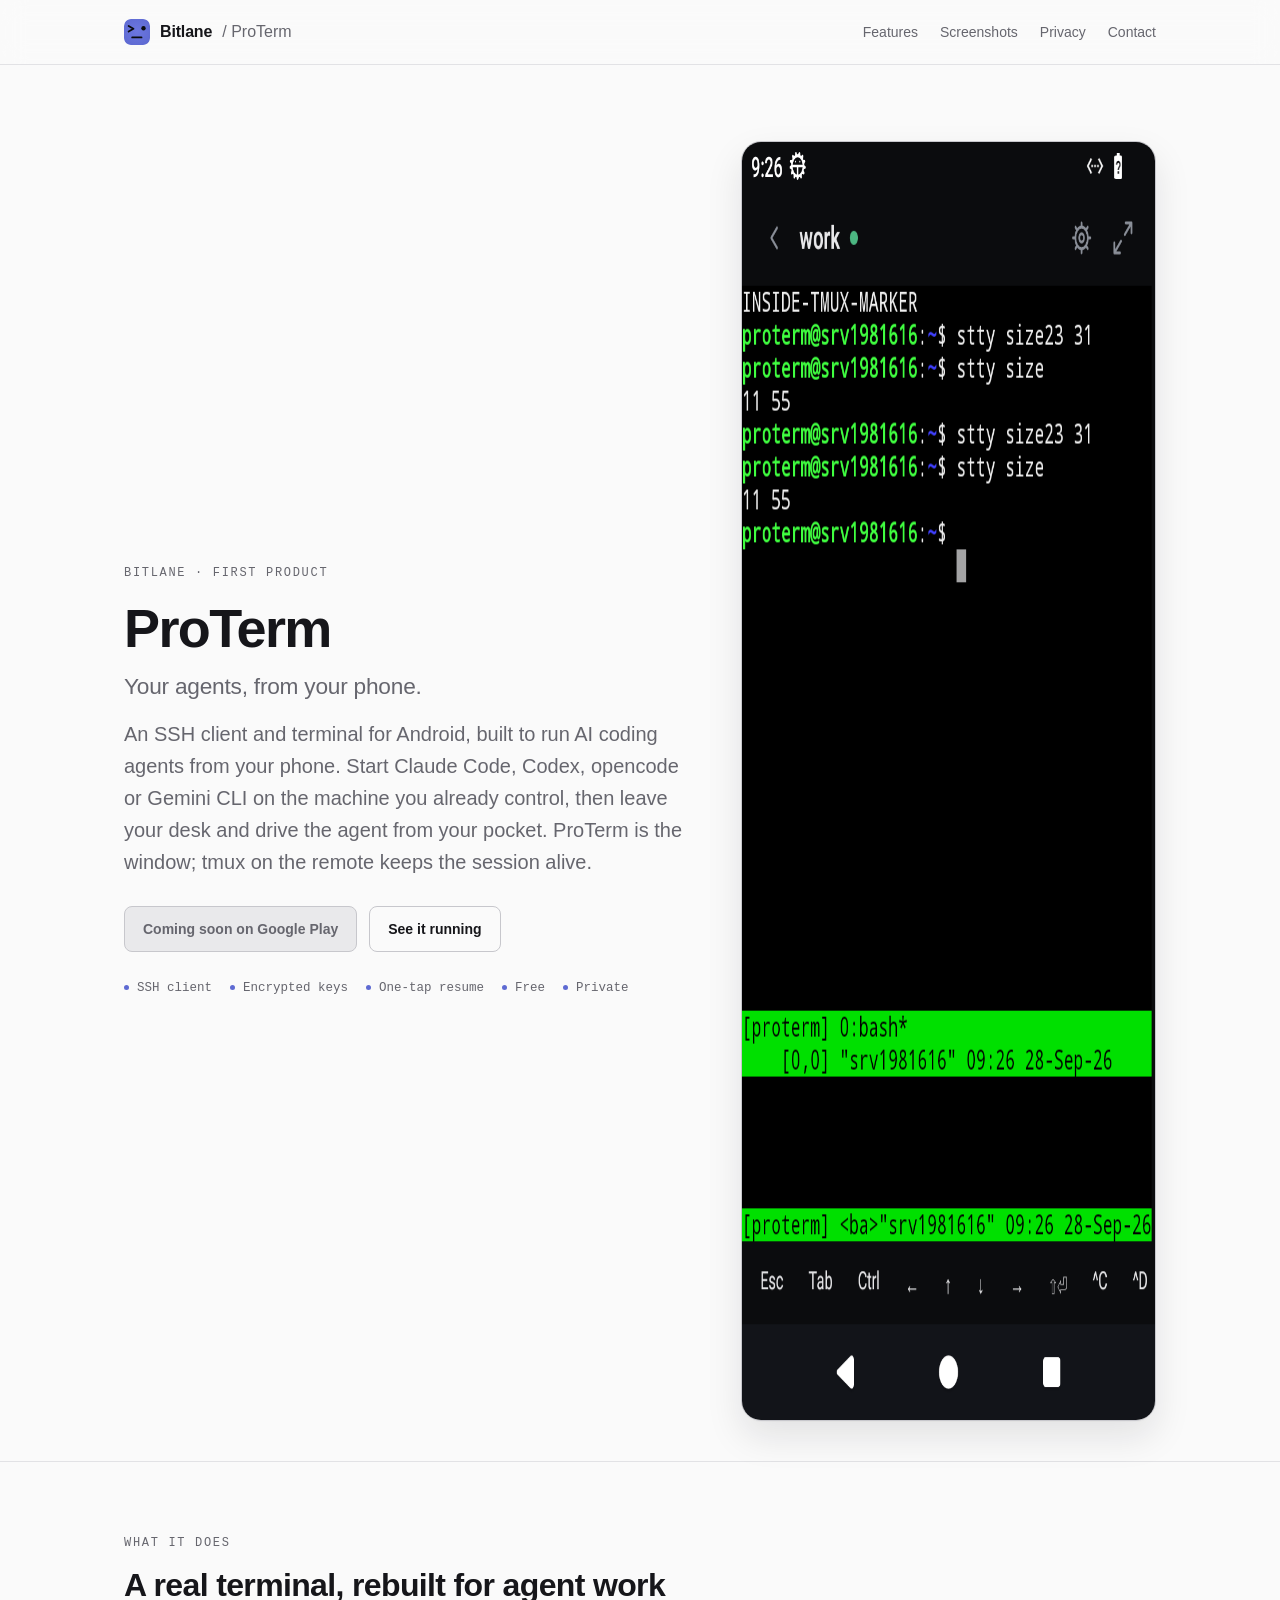
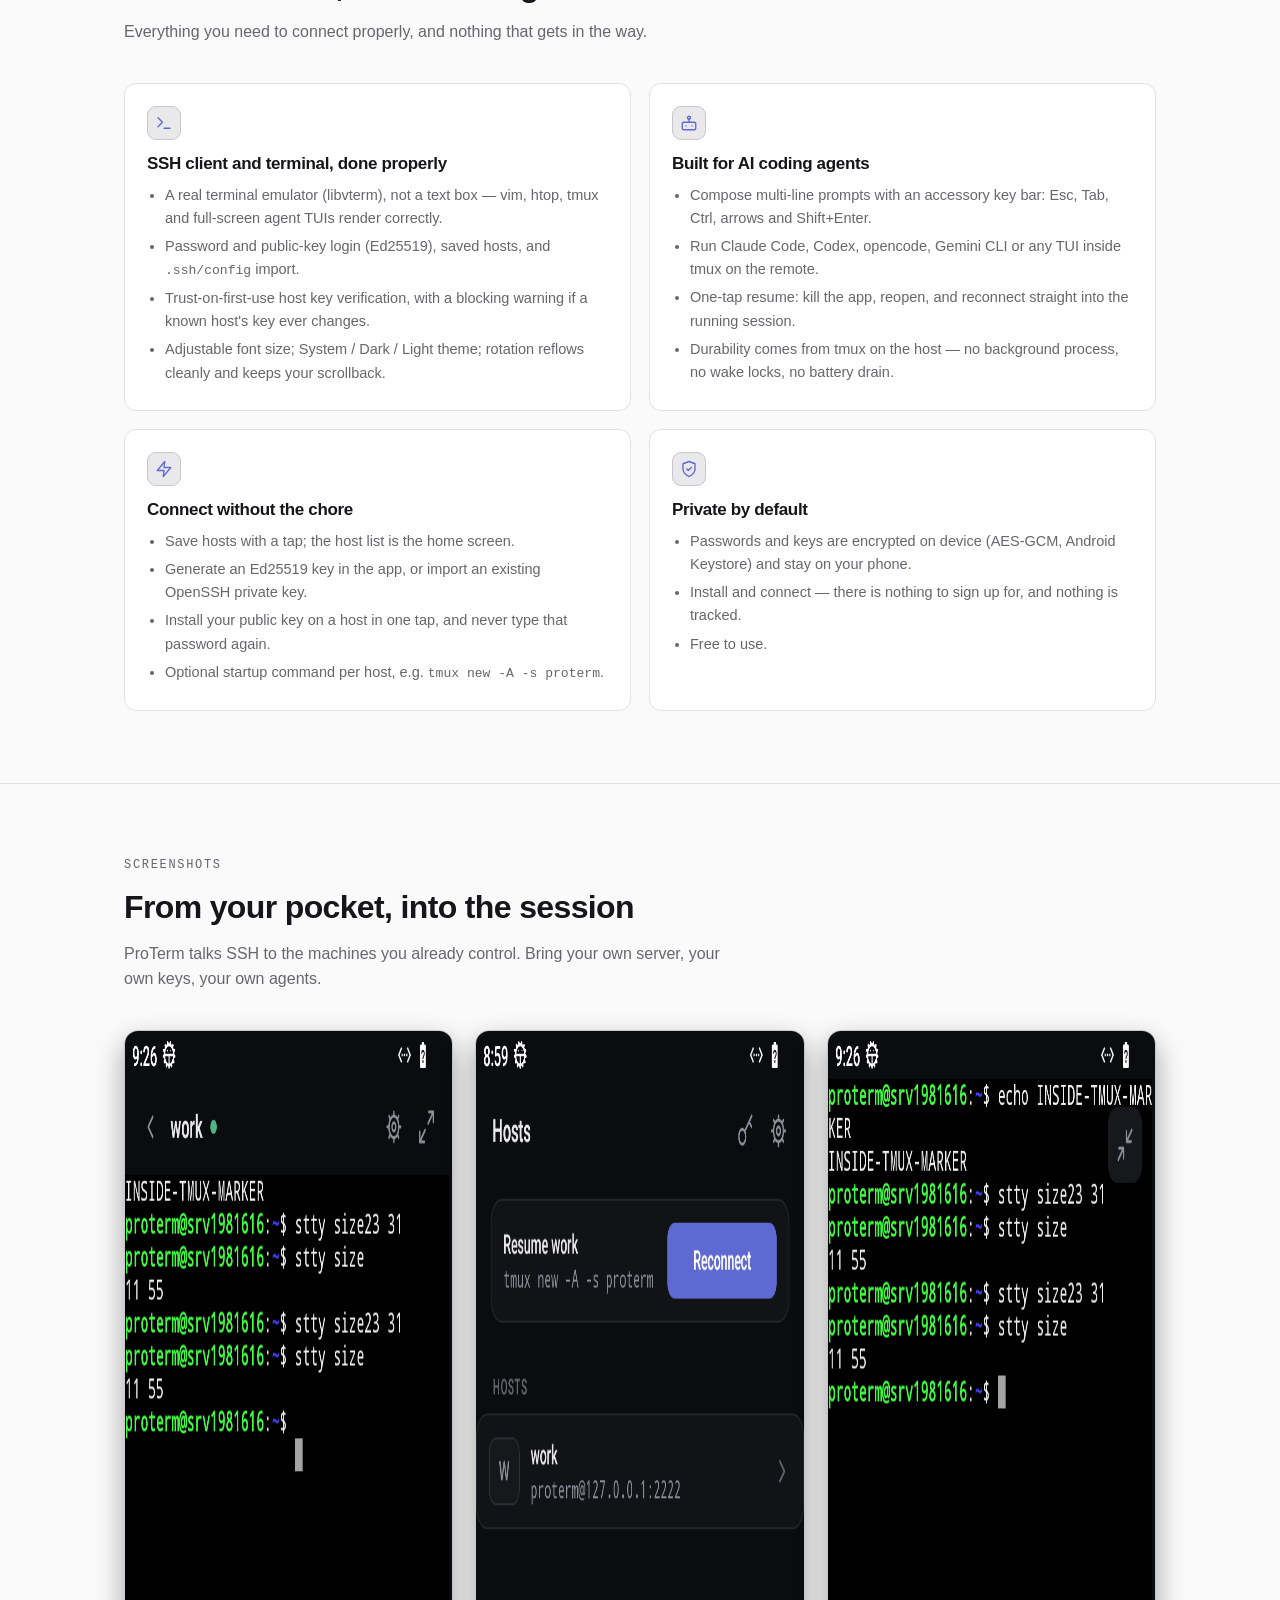
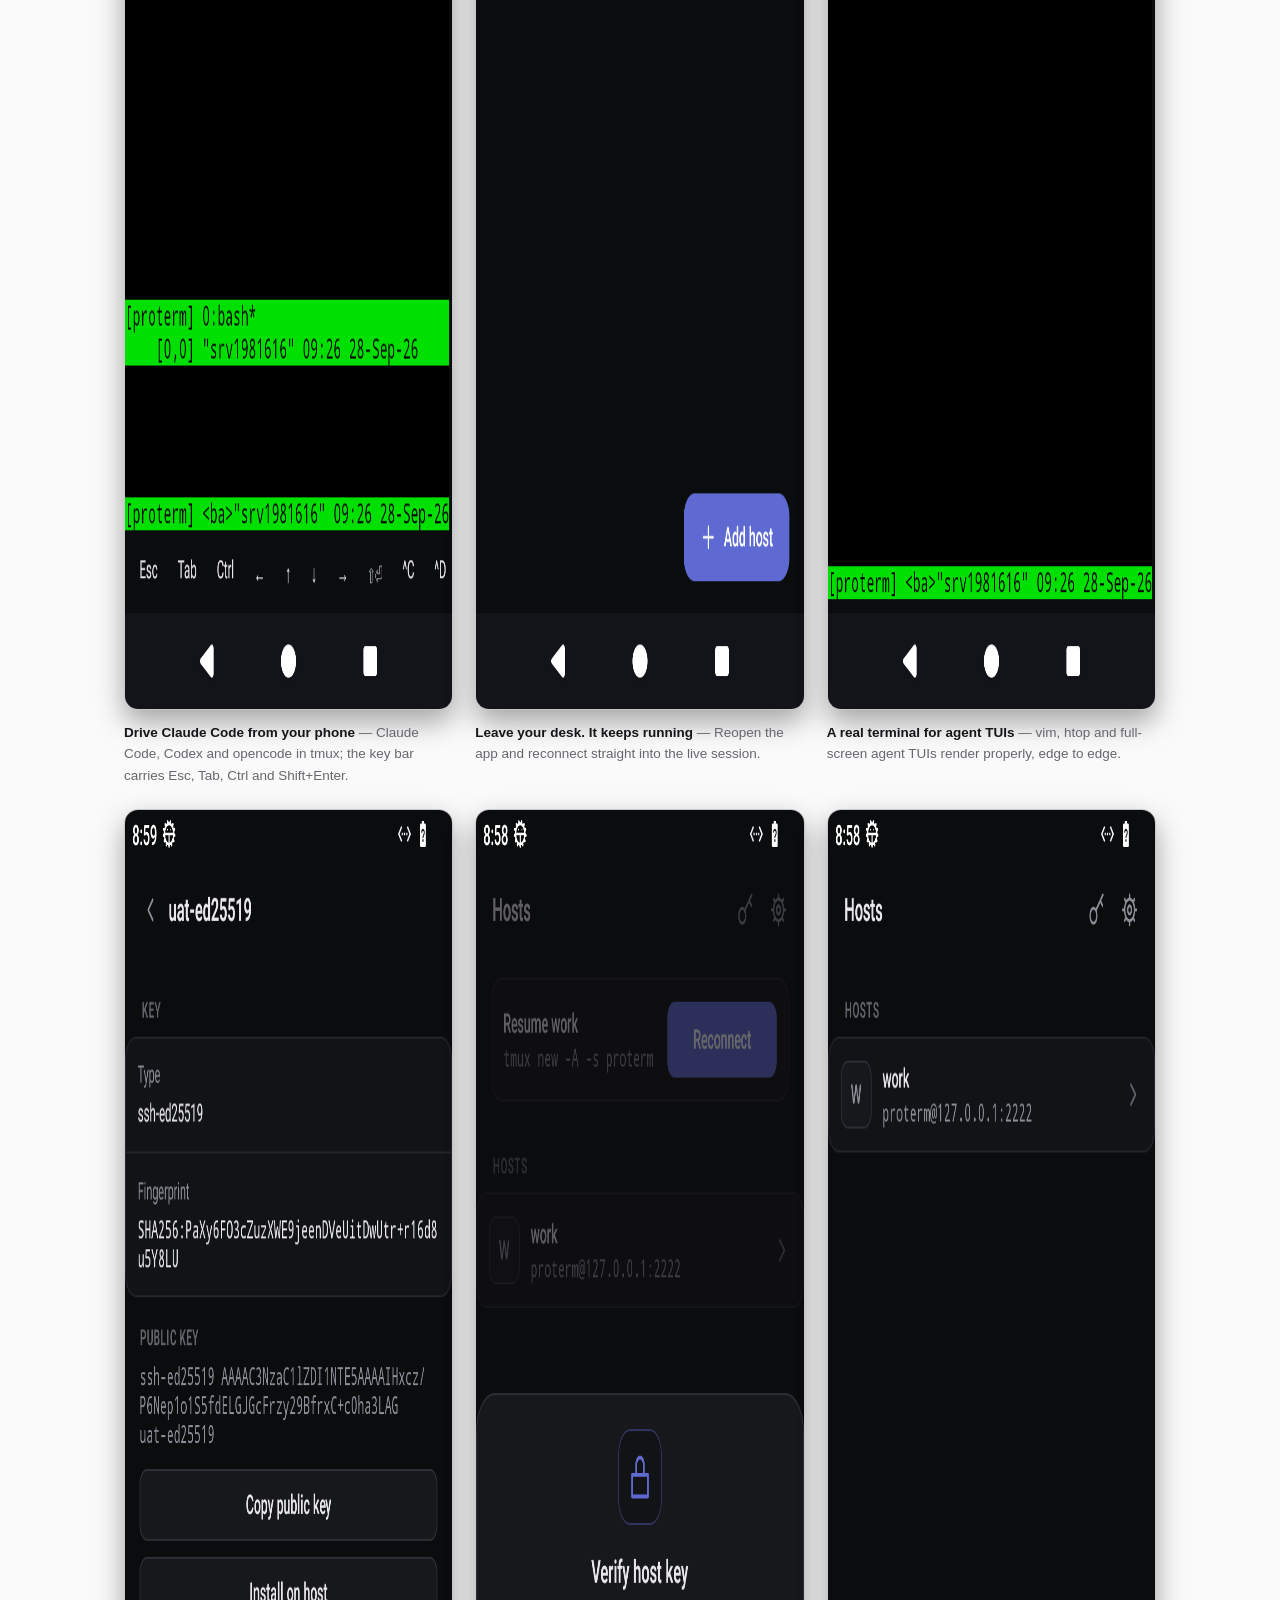
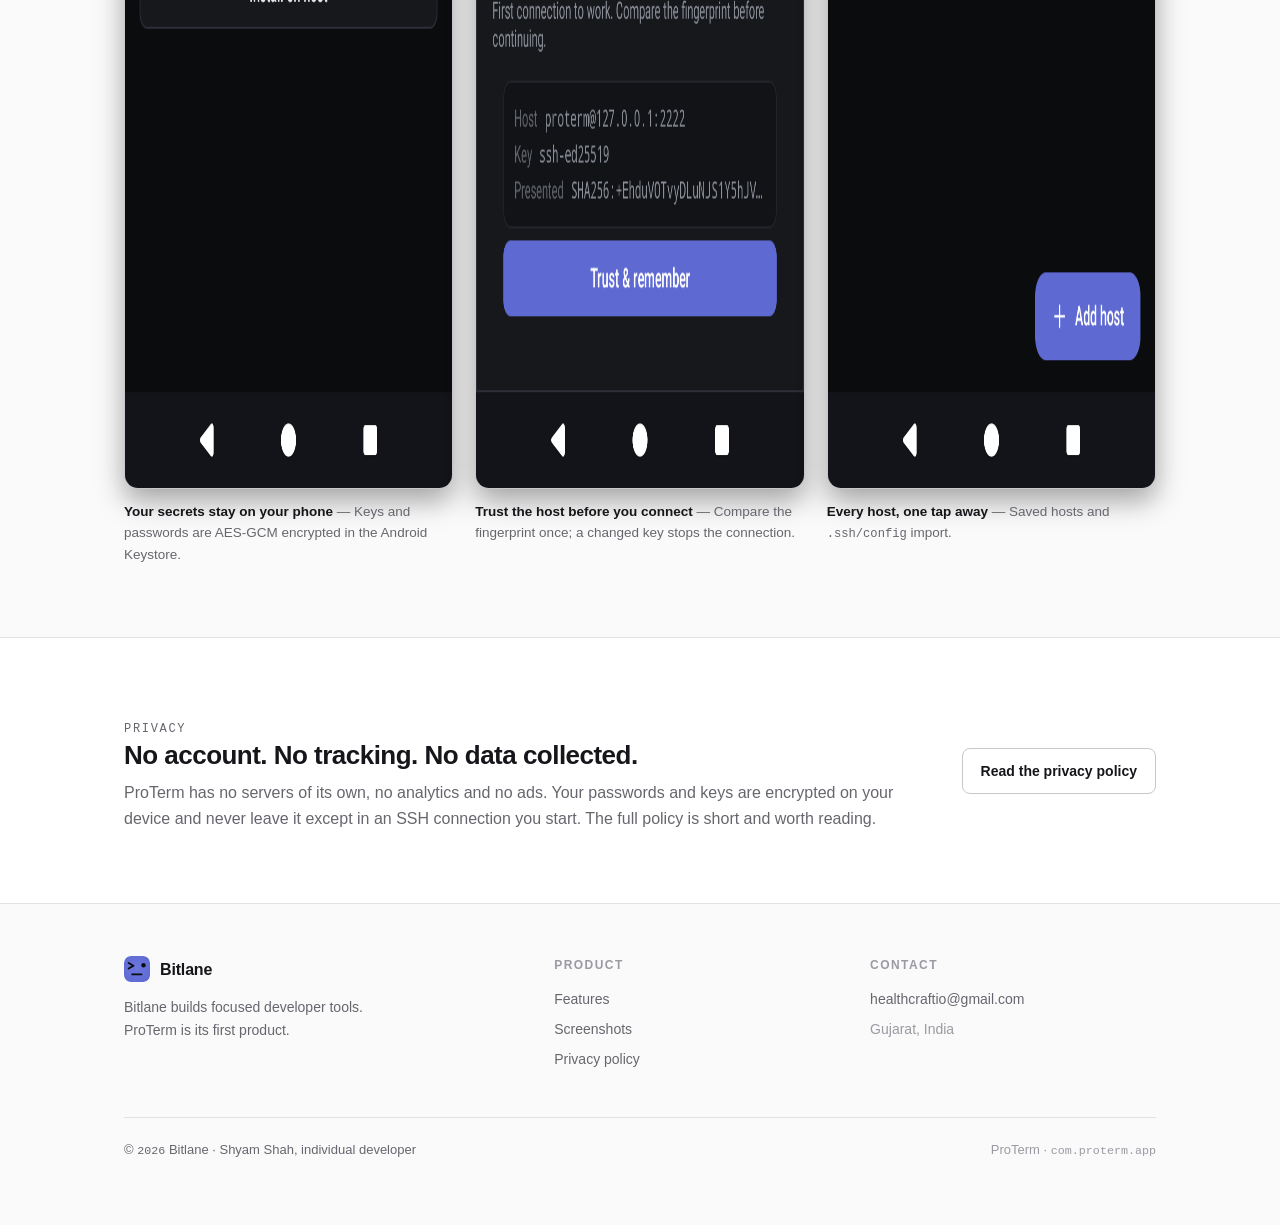
==== index.html @ 55b3c5f7 "Add Bitlane / ProTerm marketing site and hosted privacy policy - index.html: Bitlane + ProTerm landi" ====
<!doctype html>
<html lang="en">
<head>
<meta charset="utf-8">
<meta name="viewport" content="width=device-width, initial-scale=1">
<title>ProTerm — AI agent SSH terminal for Android · Bitlane</title>
<meta name="description" content="ProTerm is a free, private SSH client and terminal for Android, built to run Claude Code, Codex, opencode and other AI coding agents from your phone, in tmux. Your secrets stay on your device.">
<meta name="theme-color" content="#0b0c0e">
<meta property="og:title" content="ProTerm — Your agents, from your phone.">
<meta property="og:description" content="A real SSH terminal for Android, built to run AI coding agents in tmux. Free, private, no account.">
<meta property="og:type" content="website">
<meta property="og:url" content="https://www.bitlane.in/">
<meta property="og:image" content="https://www.bitlane.in/assets/feature-graphic.png">
<link rel="icon" href="assets/logo.svg" type="image/svg+xml">
<link rel="apple-touch-icon" href="assets/app-icon-512.png">
<link rel="canonical" href="https://www.bitlane.in/">
<link rel="stylesheet" href="styles.css">
</head>
<body>

<header class="site-header">
  <div class="wrap">
    <a class="brand" href="/">
      <img src="assets/logo.svg" alt="">
      <span class="co">Bitlane</span>
      <span class="prod">/ ProTerm</span>
    </a>
    <nav class="nav">
      <a href="#features">Features</a>
      <a href="#screenshots">Screenshots</a>
      <a href="privacy.html">Privacy</a>
      <a href="mailto:healthcraftio@gmail.com">Contact</a>
    </nav>
  </div>
</header>

<main>

  <section class="hero">
    <div class="wrap grid">
      <div>
        <p class="eyebrow">Bitlane · first product</p>
        <h1>ProTerm
          <span class="sub">Your agents, from your phone.</span>
        </h1>
        <p class="lead">An SSH client and terminal for Android, built to run AI coding agents from your phone. Start Claude&nbsp;Code, Codex, opencode or Gemini&nbsp;CLI on the machine you already control, then leave your desk and drive the agent from your pocket. ProTerm is the window; tmux on the remote keeps the session alive.</p>
        <div class="hero-actions">
          <!-- Swap for the Play listing once the app is published:
               https://play.google.com/store/apps/details?id=com.proterm.app -->
          <span class="btn btn-disabled" aria-disabled="true">Coming soon on Google&nbsp;Play</span>
          <a class="btn btn-ghost" href="#screenshots">See it running</a>
        </div>
        <div class="proof">
          <span>SSH client</span>
          <span>Encrypted keys</span>
          <span>One-tap resume</span>
          <span>Free</span>
          <span>Private</span>
        </div>
      </div>
      <div class="hero-shot">
        <img src="assets/screenshots/01-agent-session.png" width="720" height="1280"
             alt="ProTerm on Android showing a live SSH terminal in tmux, with the accessory key bar carrying Esc, Tab, Ctrl, arrows and Shift+Enter.">
      </div>
    </div>
  </section>

  <section class="band" id="features">
    <div class="wrap">
      <div class="section-head">
        <p class="eyebrow">What it does</p>
        <h2>A real terminal, rebuilt for agent work</h2>
        <p>Everything you need to connect properly, and nothing that gets in the way.</p>
      </div>
      <div class="features">

        <div class="card">
          <div class="ico"><svg viewBox="0 0 24 24" aria-hidden="true"><polyline points="4 17 10 11 4 5"/><line x1="12" y1="19" x2="20" y2="19"/></svg></div>
          <h3>SSH client and terminal, done properly</h3>
          <ul>
            <li>A real terminal emulator (libvterm), not a text box — vim, htop, tmux and full-screen agent TUIs render correctly.</li>
            <li>Password and public-key login (Ed25519), saved hosts, and <span class="mono">.ssh/config</span> import.</li>
            <li>Trust-on-first-use host key verification, with a blocking warning if a known host's key ever changes.</li>
            <li>Adjustable font size; System / Dark / Light theme; rotation reflows cleanly and keeps your scrollback.</li>
          </ul>
        </div>

        <div class="card">
          <div class="ico"><svg viewBox="0 0 24 24" aria-hidden="true"><rect x="3" y="11" width="18" height="10" rx="2"/><circle cx="12" cy="5" r="2"/><path d="M12 7v4"/><line x1="8" y1="16" x2="8" y2="16"/><line x1="16" y1="16" x2="16" y2="16"/></svg></div>
          <h3>Built for AI coding agents</h3>
          <ul>
            <li>Compose multi-line prompts with an accessory key bar: Esc, Tab, Ctrl, arrows and Shift+Enter.</li>
            <li>Run Claude Code, Codex, opencode, Gemini CLI or any TUI inside tmux on the remote.</li>
            <li>One-tap resume: kill the app, reopen, and reconnect straight into the running session.</li>
            <li>Durability comes from tmux on the host — no background process, no wake locks, no battery drain.</li>
          </ul>
        </div>

        <div class="card">
          <div class="ico"><svg viewBox="0 0 24 24" aria-hidden="true"><polygon points="13 2 3 14 12 14 11 22 21 10 12 10 13 2"/></svg></div>
          <h3>Connect without the chore</h3>
          <ul>
            <li>Save hosts with a tap; the host list is the home screen.</li>
            <li>Generate an Ed25519 key in the app, or import an existing OpenSSH private key.</li>
            <li>Install your public key on a host in one tap, and never type that password again.</li>
            <li>Optional startup command per host, e.g. <span class="mono">tmux new -A -s proterm</span>.</li>
          </ul>
        </div>

        <div class="card">
          <div class="ico"><svg viewBox="0 0 24 24" aria-hidden="true"><path d="M12 22s8-4 8-10V5l-8-3-8 3v7c0 6 8 10 8 10z"/><polyline points="9 12 11 14 15 10"/></svg></div>
          <h3>Private by default</h3>
          <ul>
            <li>Passwords and keys are encrypted on device (AES-GCM, Android Keystore) and stay on your phone.</li>
            <li>Install and connect — there is nothing to sign up for, and nothing is tracked.</li>
            <li>Free to use.</li>
          </ul>
        </div>

      </div>
    </div>
  </section>

  <section class="band" id="screenshots">
    <div class="wrap">
      <div class="section-head">
        <p class="eyebrow">Screenshots</p>
        <h2>From your pocket, into the session</h2>
        <p>ProTerm talks SSH to the machines you already control. Bring your own server, your own keys, your own agents.</p>
      </div>
      <div class="shots">
        <figure>
          <img src="assets/screenshots/01-agent-session.png" width="720" height="1280" loading="lazy" alt="A live SSH terminal running a coding agent in tmux, with the key bar along the bottom.">
          <figcaption><b>Drive Claude Code from your phone</b> — Claude Code, Codex and opencode in tmux; the key bar carries Esc, Tab, Ctrl and Shift+Enter.</figcaption>
        </figure>
        <figure>
          <img src="assets/screenshots/02-resume.png" width="720" height="1280" loading="lazy" alt="The host list showing a Resume work card with a Reconnect button.">
          <figcaption><b>Leave your desk. It keeps running</b> — Reopen the app and reconnect straight into the live session.</figcaption>
        </figure>
        <figure>
          <img src="assets/screenshots/03-terminal.png" width="720" height="1280" loading="lazy" alt="A full-screen terminal with real emulator output, vim and tmux rendering correctly.">
          <figcaption><b>A real terminal for agent TUIs</b> — vim, htop and full-screen agent TUIs render properly, edge to edge.</figcaption>
        </figure>
        <figure>
          <img src="assets/screenshots/04-keys.png" width="720" height="1280" loading="lazy" alt="An Ed25519 key's fingerprint and public key, with Copy public key and Install on host.">
          <figcaption><b>Your secrets stay on your phone</b> — Keys and passwords are AES-GCM encrypted in the Android Keystore.</figcaption>
        </figure>
        <figure>
          <img src="assets/screenshots/05-host-key.png" width="720" height="1280" loading="lazy" alt="The Verify host key sheet comparing a host key fingerprint before connecting.">
          <figcaption><b>Trust the host before you connect</b> — Compare the fingerprint once; a changed key stops the connection.</figcaption>
        </figure>
        <figure>
          <img src="assets/screenshots/06-hosts.png" width="720" height="1280" loading="lazy" alt="The saved-hosts list with an Add host action.">
          <figcaption><b>Every host, one tap away</b> — Saved hosts and <span class="mono">.ssh/config</span> import.</figcaption>
        </figure>
      </div>
    </div>
  </section>

  <section class="band band-privacy">
    <div class="wrap row">
      <div class="txt">
        <p class="eyebrow">Privacy</p>
        <h2>No account. No tracking. No data collected.</h2>
        <p>ProTerm has no servers of its own, no analytics and no ads. Your passwords and keys are encrypted on your device and never leave it except in an SSH connection you start. The full policy is short and worth reading.</p>
      </div>
      <a class="btn btn-ghost" href="privacy.html">Read the privacy policy</a>
    </div>
  </section>

</main>

<footer class="site-footer">
  <div class="wrap">
    <div class="cols">
      <div>
        <a class="brand" href="/">
          <img src="assets/logo.svg" alt="" style="width:26px;height:26px;border-radius:7px">
          <span class="co">Bitlane</span>
        </a>
        <p style="max-width:34ch;margin-top:14px">Bitlane builds focused developer tools. ProTerm is its first product.</p>
      </div>
      <div>
        <h4>Product</h4>
        <ul>
          <li><a href="#features">Features</a></li>
          <li><a href="#screenshots">Screenshots</a></li>
          <li><a href="privacy.html">Privacy policy</a></li>
        </ul>
      </div>
      <div>
        <h4>Contact</h4>
        <ul>
          <li><a href="mailto:healthcraftio@gmail.com">healthcraftio@gmail.com</a></li>
          <li><span class="faint">Gujarat, India</span></li>
        </ul>
      </div>
    </div>
    <div class="legal">
      <span>© <span class="mono">2026</span> Bitlane · Shyam Shah, individual developer</span>
      <span class="faint">ProTerm · <span class="mono">com.proterm.app</span></span>
    </div>
  </div>
</footer>

</body>
</html>
---- styles.css ----
/* Bitlane / ProTerm site — Linear-anchored tokens, mirrored from the app
   (android/.../ui/theme/Color.kt, Tokens.kt). Near-black surfaces, hairline
   borders, indigo accent, mono metadata. No JavaScript, no build step. */

:root{
  --bg:#0b0c0e;
  --surface:#121316;
  --surface2:#17181c;
  --elev:#1c1e23;
  --line:#23252b;
  --line2:#2c2f36;
  --fg:#e8e8ea;
  --muted:#8a8f98;
  --faint:#62666d;
  --accent:#5e6ad2;
  --accent-hi:#6c77df;
  --live:#4cb782;
  --warn:#e2b93b;
  --bad:#eb5757;
  --shadow:0 1px 0 rgba(255,255,255,.02), 0 18px 40px rgba(0,0,0,.45);
  --radius:8px;
  --radius-card:12px;
  --radius-sheet:20px;
  --sans:-apple-system,BlinkMacSystemFont,"Segoe UI",Inter,Roboto,Helvetica,Arial,sans-serif;
  --mono:ui-monospace,SFMono-Regular,"SF Mono",Menlo,Consolas,"Liberation Mono",monospace;
}

@media (prefers-color-scheme: light){
  :root{
    --bg:#fafafa;
    --surface:#ffffff;
    --surface2:#f2f2f3;
    --elev:#e9e9eb;
    --line:#e2e2e5;
    --line2:#c7c7cc;
    --fg:#16161a;
    --muted:#66666e;
    --faint:#9a9aa2;
    --accent:#5e6ad2;
    --accent-hi:#4b57c8;
    --live:#1f8a57;
    --warn:#9a6b0c;
    --bad:#c53030;
    --shadow:0 1px 0 rgba(0,0,0,.02), 0 16px 36px rgba(20,20,30,.10);
  }
}

*{box-sizing:border-box}
html{scroll-behavior:smooth}
body{
  margin:0;
  background:var(--bg);
  color:var(--fg);
  font-family:var(--sans);
  font-size:16px;
  line-height:1.6;
  -webkit-font-smoothing:antialiased;
  text-rendering:optimizeLegibility;
}
a{color:var(--accent);text-decoration:none}
a:hover{color:var(--accent-hi);text-decoration:underline}
img{max-width:100%;display:block}
h1,h2,h3{letter-spacing:-0.02em;line-height:1.18;margin:0}
h1{font-size:clamp(34px,6vw,54px);font-weight:600;letter-spacing:-0.03em}
h2{font-size:clamp(24px,3.4vw,32px);font-weight:600}
h3{font-size:17px;font-weight:600}
p{margin:14px 0}
code,.mono{font-family:var(--mono);font-size:.9em}
hr{border:0;border-top:1px solid var(--line);margin:0}

.wrap{max-width:1080px;margin:0 auto;padding:0 24px}
.narrow{max-width:760px;margin:0 auto;padding:0 24px}
.eyebrow{
  font-family:var(--mono);
  font-size:12px;
  letter-spacing:.14em;
  text-transform:uppercase;
  color:var(--muted);
  margin:0 0 14px;
}
.lead{font-size:clamp(17px,2.2vw,20px);color:var(--muted);margin:18px 0 0;max-width:60ch}
.faint{color:var(--faint)}

/* Header */
.site-header{
  position:sticky;top:0;z-index:20;
  background:var(--bg);
  background:color-mix(in srgb, var(--bg) 82%, transparent);
  backdrop-filter:saturate(140%) blur(12px);
  border-bottom:1px solid var(--line);
}
.site-header .wrap{display:flex;align-items:center;gap:22px;height:64px}
.brand{display:flex;align-items:center;gap:10px;font-weight:600;color:var(--fg)}
.brand:hover{text-decoration:none;color:var(--fg)}
.brand img{width:26px;height:26px;border-radius:7px}
.brand .co{font-size:16px;letter-spacing:-0.01em}
.brand .prod{color:var(--muted);font-weight:500}
.nav{margin-left:auto;display:flex;align-items:center;gap:22px}
.nav a{color:var(--muted);font-size:14px}
.nav a:hover{color:var(--fg);text-decoration:none}

/* Buttons */
.btn{
  display:inline-flex;align-items:center;gap:9px;
  padding:11px 18px;border-radius:var(--radius);
  font-size:14px;font-weight:600;border:1px solid transparent;
  transition:background .15s ease,border-color .15s ease,color .15s ease;
}
.btn:hover{text-decoration:none}
.btn-primary{background:#ffffff;color:#0b0c0e}
.btn-primary:hover{background:#e9e9eb;color:#0b0c0e}
.btn-ghost{border-color:var(--line2);color:var(--fg);background:transparent}
.btn-ghost:hover{border-color:var(--muted);color:var(--fg);background:var(--surface)}
.btn-disabled{background:var(--elev);color:var(--muted);border:1px solid var(--line2);cursor:default}
.btn-disabled:hover{text-decoration:none;color:var(--muted)}

/* Hero */
.hero{padding:76px 0 40px;border-bottom:1px solid var(--line)}
.hero .grid{display:grid;grid-template-columns:1.15fr .85fr;gap:56px;align-items:center}
.hero h1 .sub{display:block;font-size:.42em;font-weight:500;color:var(--muted);letter-spacing:-0.01em;margin-top:12px}
.hero-actions{display:flex;flex-wrap:wrap;gap:12px;margin-top:28px}
.proof{
  display:flex;flex-wrap:wrap;gap:8px 18px;margin-top:26px;
  font-family:var(--mono);font-size:12.5px;color:var(--muted);
}
.proof span::before{content:"";display:inline-block;width:5px;height:5px;border-radius:50%;background:var(--accent);margin-right:8px;vertical-align:middle}
.hero-shot{position:relative}
.hero-shot img{border-radius:var(--radius-sheet);border:1px solid var(--line2);box-shadow:var(--shadow)}

/* Sections */
section.band{padding:72px 0;border-bottom:1px solid var(--line)}
.section-head{margin-bottom:38px;max-width:70ch}
.section-head p{color:var(--muted)}

/* Feature cards */
.features{display:grid;grid-template-columns:repeat(2,1fr);gap:18px}
.card{
  background:var(--surface);
  border:1px solid var(--line);
  border-radius:var(--radius-card);
  padding:22px 22px 20px;
}
.card .ico{
  width:34px;height:34px;border-radius:9px;display:flex;align-items:center;justify-content:center;
  background:var(--elev);border:1px solid var(--line2);margin-bottom:14px;
}
.card .ico svg{width:18px;height:18px;stroke:var(--accent);fill:none;stroke-width:1.8;stroke-linecap:round;stroke-linejoin:round}
.card p{color:var(--muted);font-size:14.5px;margin:10px 0 0}
.card ul{margin:10px 0 0;padding-left:18px;color:var(--muted);font-size:14.5px}
.card li{margin:5px 0}

/* Screenshots */
.shots{display:grid;grid-template-columns:repeat(3,1fr);gap:22px}
.shots figure{margin:0}
.shots img{
  border-radius:14px;border:1px solid var(--line2);background:var(--surface);
  box-shadow:0 12px 28px rgba(0,0,0,.35);
}
.shots figcaption{margin-top:12px;font-size:13.5px;color:var(--muted)}
.shots figcaption b{color:var(--fg);font-weight:600}

/* Privacy band */
.band-privacy{background:var(--surface);border-bottom:1px solid var(--line)}
.band-privacy .row{display:flex;align-items:center;gap:26px;flex-wrap:wrap}
.band-privacy .row .txt{flex:1 1 420px}
.band-privacy h2{font-size:clamp(20px,2.6vw,26px)}
.band-privacy p{color:var(--muted);margin:10px 0 0}

/* Footer */
.site-footer{padding:52px 0 64px;color:var(--muted);font-size:14px}
.site-footer .cols{display:grid;grid-template-columns:1.4fr 1fr 1fr;gap:30px}
.site-footer .brand{color:var(--fg)}
.site-footer h4{font-size:12px;text-transform:uppercase;letter-spacing:.12em;color:var(--faint);margin:0 0 12px;font-weight:600}
.site-footer ul{list-style:none;padding:0;margin:0}
.site-footer li{margin:8px 0}
.site-footer a{color:var(--muted)}
.site-footer a:hover{color:var(--fg)}
.site-footer .legal{margin-top:38px;padding-top:22px;border-top:1px solid var(--line);display:flex;justify-content:space-between;gap:18px;flex-wrap:wrap;font-size:13px}

/* Legal / policy pages */
.legal-head{padding:56px 0 24px;border-bottom:1px solid var(--line)}
.legal-head h1{font-size:clamp(28px,4vw,40px)}
.legal-meta{
  background:var(--surface);border:1px solid var(--line);border-radius:var(--radius-card);
  padding:18px 20px;margin:26px 0 8px;
}
.legal-meta p{margin:3px 0;font-size:14px;color:var(--muted)}
.legal-meta b{color:var(--fg);font-weight:600}
.legal-body{padding:8px 0 80px}
.legal-body h2{font-size:19px;margin:40px 0 8px;letter-spacing:-0.01em}
.legal-body ul{padding-left:22px;color:var(--fg)}
.legal-body li{margin:7px 0}
.legal-body code{background:var(--surface2);border:1px solid var(--line);border-radius:5px;padding:1px 6px}
.legal-body .kbd{font-family:var(--mono);font-size:.9em}

@media (max-width:900px){
  .hero .grid{grid-template-columns:1fr;gap:40px}
  .hero-shot{max-width:420px}
  .features{grid-template-columns:1fr}
  .shots{grid-template-columns:repeat(2,1fr)}
  .site-footer .cols{grid-template-columns:1fr 1fr}
}
@media (max-width:620px){
  .wrap,.narrow{padding:0 18px}
  .nav{display:none}
  section.band{padding:56px 0}
  .hero{padding:52px 0 32px}
  .shots{grid-template-columns:1fr;max-width:420px;margin:0 auto}
  .site-footer .cols{grid-template-columns:1fr}
}
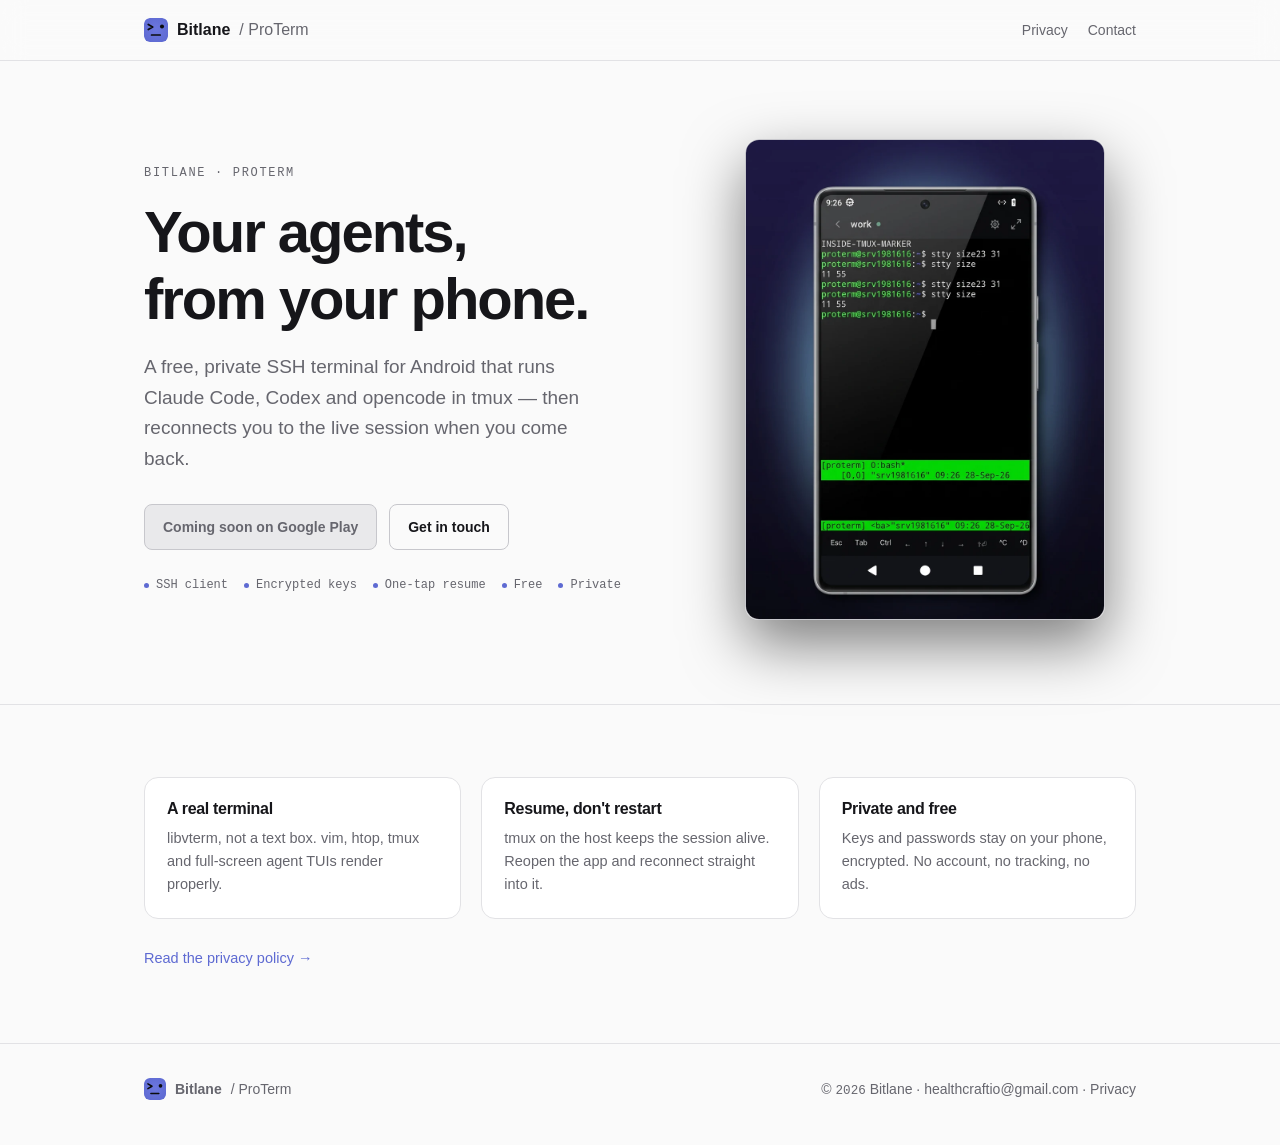
==== commit c689e5b0: "Redesign to a two-section page with a generated Pixel hero - index.html: cut to a hero plus one thre" ====
--- a/index.html
+++ b/index.html
@@ -4,13 +4,13 @@
 <meta charset="utf-8">
 <meta name="viewport" content="width=device-width, initial-scale=1">
 <title>ProTerm — AI agent SSH terminal for Android · Bitlane</title>
-<meta name="description" content="ProTerm is a free, private SSH client and terminal for Android, built to run Claude Code, Codex, opencode and other AI coding agents from your phone, in tmux. Your secrets stay on your device.">
+<meta name="description" content="ProTerm is a free, private SSH terminal for Android that runs Claude Code, Codex and opencode in tmux. No account, no tracking.">
 <meta name="theme-color" content="#0b0c0e">
 <meta property="og:title" content="ProTerm — Your agents, from your phone.">
-<meta property="og:description" content="A real SSH terminal for Android, built to run AI coding agents in tmux. Free, private, no account.">
+<meta property="og:description" content="A free, private SSH terminal for Android that runs AI coding agents in tmux.">
 <meta property="og:type" content="website">
 <meta property="og:url" content="https://www.bitlane.in/">
-<meta property="og:image" content="https://www.bitlane.in/assets/feature-graphic.png">
+<meta property="og:image" content="https://www.bitlane.in/assets/hero.png">
 <link rel="icon" href="assets/logo.svg" type="image/svg+xml">
 <link rel="apple-touch-icon" href="assets/app-icon-512.png">
 <link rel="canonical" href="https://www.bitlane.in/">
@@ -22,12 +22,9 @@
   <div class="wrap">
     <a class="brand" href="/">
       <img src="assets/logo.svg" alt="">
-      <span class="co">Bitlane</span>
-      <span class="prod">/ ProTerm</span>
+      <span>Bitlane</span><span class="prod">/ ProTerm</span>
     </a>
     <nav class="nav">
-      <a href="#features">Features</a>
-      <a href="#screenshots">Screenshots</a>
       <a href="privacy.html">Privacy</a>
       <a href="mailto:healthcraftio@gmail.com">Contact</a>
     </nav>
@@ -37,18 +34,16 @@
 <main>
 
   <section class="hero">
-    <div class="wrap grid">
+    <div class="wrap hero-grid">
       <div>
-        <p class="eyebrow">Bitlane · first product</p>
-        <h1>ProTerm
-          <span class="sub">Your agents, from your phone.</span>
-        </h1>
-        <p class="lead">An SSH client and terminal for Android, built to run AI coding agents from your phone. Start Claude&nbsp;Code, Codex, opencode or Gemini&nbsp;CLI on the machine you already control, then leave your desk and drive the agent from your pocket. ProTerm is the window; tmux on the remote keeps the session alive.</p>
-        <div class="hero-actions">
-          <!-- Swap for the Play listing once the app is published:
+        <p class="eyebrow">Bitlane · ProTerm</p>
+        <h1>Your agents,<br>from your phone.</h1>
+        <p class="lead">A free, private SSH terminal for Android that runs Claude Code, Codex and opencode in tmux — then reconnects you to the live session when you come back.</p>
+        <div class="actions">
+          <!-- Swap for the Play listing once published:
                https://play.google.com/store/apps/details?id=com.proterm.app -->
           <span class="btn btn-disabled" aria-disabled="true">Coming soon on Google&nbsp;Play</span>
-          <a class="btn btn-ghost" href="#screenshots">See it running</a>
+          <a class="btn btn-ghost" href="mailto:healthcraftio@gmail.com">Get in touch</a>
         </div>
         <div class="proof">
           <span>SSH client</span>
@@ -58,113 +53,33 @@
           <span>Private</span>
         </div>
       </div>
-      <div class="hero-shot">
-        <img src="assets/screenshots/01-agent-session.png" width="720" height="1280"
-             alt="ProTerm on Android showing a live SSH terminal in tmux, with the accessory key bar carrying Esc, Tab, Ctrl, arrows and Shift+Enter.">
+      <div class="hero-art">
+        <picture>
+          <source srcset="assets/hero.webp" type="image/webp">
+          <img src="assets/hero.png" width="896" height="1200"
+               alt="ProTerm running an AI coding agent in tmux on a Pixel phone.">
+        </picture>
       </div>
     </div>
   </section>
 
-  <section class="band" id="features">
+  <section class="band">
     <div class="wrap">
-      <div class="section-head">
-        <p class="eyebrow">What it does</p>
-        <h2>A real terminal, rebuilt for agent work</h2>
-        <p>Everything you need to connect properly, and nothing that gets in the way.</p>
+      <div class="points">
+        <div class="point">
+          <h3>A real terminal</h3>
+          <p>libvterm, not a text box. vim, htop, tmux and full-screen agent TUIs render properly.</p>
+        </div>
+        <div class="point">
+          <h3>Resume, don't restart</h3>
+          <p>tmux on the host keeps the session alive. Reopen the app and reconnect straight into it.</p>
+        </div>
+        <div class="point">
+          <h3>Private and free</h3>
+          <p>Keys and passwords stay on your phone, encrypted. No account, no tracking, no ads.</p>
+        </div>
       </div>
-      <div class="features">
-
-        <div class="card">
-          <div class="ico"><svg viewBox="0 0 24 24" aria-hidden="true"><polyline points="4 17 10 11 4 5"/><line x1="12" y1="19" x2="20" y2="19"/></svg></div>
-          <h3>SSH client and terminal, done properly</h3>
-          <ul>
-            <li>A real terminal emulator (libvterm), not a text box — vim, htop, tmux and full-screen agent TUIs render correctly.</li>
-            <li>Password and public-key login (Ed25519), saved hosts, and <span class="mono">.ssh/config</span> import.</li>
-            <li>Trust-on-first-use host key verification, with a blocking warning if a known host's key ever changes.</li>
-            <li>Adjustable font size; System / Dark / Light theme; rotation reflows cleanly and keeps your scrollback.</li>
-          </ul>
-        </div>
-
-        <div class="card">
-          <div class="ico"><svg viewBox="0 0 24 24" aria-hidden="true"><rect x="3" y="11" width="18" height="10" rx="2"/><circle cx="12" cy="5" r="2"/><path d="M12 7v4"/><line x1="8" y1="16" x2="8" y2="16"/><line x1="16" y1="16" x2="16" y2="16"/></svg></div>
-          <h3>Built for AI coding agents</h3>
-          <ul>
-            <li>Compose multi-line prompts with an accessory key bar: Esc, Tab, Ctrl, arrows and Shift+Enter.</li>
-            <li>Run Claude Code, Codex, opencode, Gemini CLI or any TUI inside tmux on the remote.</li>
-            <li>One-tap resume: kill the app, reopen, and reconnect straight into the running session.</li>
-            <li>Durability comes from tmux on the host — no background process, no wake locks, no battery drain.</li>
-          </ul>
-        </div>
-
-        <div class="card">
-          <div class="ico"><svg viewBox="0 0 24 24" aria-hidden="true"><polygon points="13 2 3 14 12 14 11 22 21 10 12 10 13 2"/></svg></div>
-          <h3>Connect without the chore</h3>
-          <ul>
-            <li>Save hosts with a tap; the host list is the home screen.</li>
-            <li>Generate an Ed25519 key in the app, or import an existing OpenSSH private key.</li>
-            <li>Install your public key on a host in one tap, and never type that password again.</li>
-            <li>Optional startup command per host, e.g. <span class="mono">tmux new -A -s proterm</span>.</li>
-          </ul>
-        </div>
-
-        <div class="card">
-          <div class="ico"><svg viewBox="0 0 24 24" aria-hidden="true"><path d="M12 22s8-4 8-10V5l-8-3-8 3v7c0 6 8 10 8 10z"/><polyline points="9 12 11 14 15 10"/></svg></div>
-          <h3>Private by default</h3>
-          <ul>
-            <li>Passwords and keys are encrypted on device (AES-GCM, Android Keystore) and stay on your phone.</li>
-            <li>Install and connect — there is nothing to sign up for, and nothing is tracked.</li>
-            <li>Free to use.</li>
-          </ul>
-        </div>
-
-      </div>
-    </div>
-  </section>
-
-  <section class="band" id="screenshots">
-    <div class="wrap">
-      <div class="section-head">
-        <p class="eyebrow">Screenshots</p>
-        <h2>From your pocket, into the session</h2>
-        <p>ProTerm talks SSH to the machines you already control. Bring your own server, your own keys, your own agents.</p>
-      </div>
-      <div class="shots">
-        <figure>
-          <img src="assets/screenshots/01-agent-session.png" width="720" height="1280" loading="lazy" alt="A live SSH terminal running a coding agent in tmux, with the key bar along the bottom.">
-          <figcaption><b>Drive Claude Code from your phone</b> — Claude Code, Codex and opencode in tmux; the key bar carries Esc, Tab, Ctrl and Shift+Enter.</figcaption>
-        </figure>
-        <figure>
-          <img src="assets/screenshots/02-resume.png" width="720" height="1280" loading="lazy" alt="The host list showing a Resume work card with a Reconnect button.">
-          <figcaption><b>Leave your desk. It keeps running</b> — Reopen the app and reconnect straight into the live session.</figcaption>
-        </figure>
-        <figure>
-          <img src="assets/screenshots/03-terminal.png" width="720" height="1280" loading="lazy" alt="A full-screen terminal with real emulator output, vim and tmux rendering correctly.">
-          <figcaption><b>A real terminal for agent TUIs</b> — vim, htop and full-screen agent TUIs render properly, edge to edge.</figcaption>
-        </figure>
-        <figure>
-          <img src="assets/screenshots/04-keys.png" width="720" height="1280" loading="lazy" alt="An Ed25519 key's fingerprint and public key, with Copy public key and Install on host.">
-          <figcaption><b>Your secrets stay on your phone</b> — Keys and passwords are AES-GCM encrypted in the Android Keystore.</figcaption>
-        </figure>
-        <figure>
-          <img src="assets/screenshots/05-host-key.png" width="720" height="1280" loading="lazy" alt="The Verify host key sheet comparing a host key fingerprint before connecting.">
-          <figcaption><b>Trust the host before you connect</b> — Compare the fingerprint once; a changed key stops the connection.</figcaption>
-        </figure>
-        <figure>
-          <img src="assets/screenshots/06-hosts.png" width="720" height="1280" loading="lazy" alt="The saved-hosts list with an Add host action.">
-          <figcaption><b>Every host, one tap away</b> — Saved hosts and <span class="mono">.ssh/config</span> import.</figcaption>
-        </figure>
-      </div>
-    </div>
-  </section>
-
-  <section class="band band-privacy">
-    <div class="wrap row">
-      <div class="txt">
-        <p class="eyebrow">Privacy</p>
-        <h2>No account. No tracking. No data collected.</h2>
-        <p>ProTerm has no servers of its own, no analytics and no ads. Your passwords and keys are encrypted on your device and never leave it except in an SSH connection you start. The full policy is short and worth reading.</p>
-      </div>
-      <a class="btn btn-ghost" href="privacy.html">Read the privacy policy</a>
+      <p class="band-foot"><a href="privacy.html">Read the privacy policy →</a></p>
     </div>
   </section>
 
@@ -172,34 +87,11 @@
 
 <footer class="site-footer">
   <div class="wrap">
-    <div class="cols">
-      <div>
-        <a class="brand" href="/">
-          <img src="assets/logo.svg" alt="" style="width:26px;height:26px;border-radius:7px">
-          <span class="co">Bitlane</span>
-        </a>
-        <p style="max-width:34ch;margin-top:14px">Bitlane builds focused developer tools. ProTerm is its first product.</p>
-      </div>
-      <div>
-        <h4>Product</h4>
-        <ul>
-          <li><a href="#features">Features</a></li>
-          <li><a href="#screenshots">Screenshots</a></li>
-          <li><a href="privacy.html">Privacy policy</a></li>
-        </ul>
-      </div>
-      <div>
-        <h4>Contact</h4>
-        <ul>
-          <li><a href="mailto:healthcraftio@gmail.com">healthcraftio@gmail.com</a></li>
-          <li><span class="faint">Gujarat, India</span></li>
-        </ul>
-      </div>
-    </div>
-    <div class="legal">
-      <span>© <span class="mono">2026</span> Bitlane · Shyam Shah, individual developer</span>
-      <span class="faint">ProTerm · <span class="mono">com.proterm.app</span></span>
-    </div>
+    <a class="brand" href="/">
+      <img src="assets/logo.svg" alt="" style="width:22px;height:22px;border-radius:6px">
+      <span>Bitlane</span><span class="prod">/ ProTerm</span>
+    </a>
+    <span>© <span class="mono">2026</span> Bitlane · <a href="mailto:healthcraftio@gmail.com">healthcraftio@gmail.com</a> · <a href="privacy.html">Privacy</a></span>
   </div>
 </footer>
 
--- a/styles.css
+++ b/styles.css
@@ -1,11 +1,9 @@
-/* Bitlane / ProTerm site — Linear-anchored tokens, mirrored from the app
-   (android/.../ui/theme/Color.kt, Tokens.kt). Near-black surfaces, hairline
-   borders, indigo accent, mono metadata. No JavaScript, no build step. */
+/* Bitlane / ProTerm — Linear-anchored tokens mirrored from the app
+   (android/.../ui/theme/Color.kt, Tokens.kt). No JavaScript, no build step. */
 
 :root{
   --bg:#0b0c0e;
   --surface:#121316;
-  --surface2:#17181c;
   --elev:#1c1e23;
   --line:#23252b;
   --line2:#2c2f36;
@@ -14,197 +12,113 @@
   --faint:#62666d;
   --accent:#5e6ad2;
   --accent-hi:#6c77df;
-  --live:#4cb782;
-  --warn:#e2b93b;
-  --bad:#eb5757;
-  --shadow:0 1px 0 rgba(255,255,255,.02), 0 18px 40px rgba(0,0,0,.45);
   --radius:8px;
-  --radius-card:12px;
-  --radius-sheet:20px;
+  --radius-card:14px;
   --sans:-apple-system,BlinkMacSystemFont,"Segoe UI",Inter,Roboto,Helvetica,Arial,sans-serif;
   --mono:ui-monospace,SFMono-Regular,"SF Mono",Menlo,Consolas,"Liberation Mono",monospace;
 }
-
 @media (prefers-color-scheme: light){
   :root{
-    --bg:#fafafa;
-    --surface:#ffffff;
-    --surface2:#f2f2f3;
-    --elev:#e9e9eb;
-    --line:#e2e2e5;
-    --line2:#c7c7cc;
-    --fg:#16161a;
-    --muted:#66666e;
-    --faint:#9a9aa2;
-    --accent:#5e6ad2;
-    --accent-hi:#4b57c8;
-    --live:#1f8a57;
-    --warn:#9a6b0c;
-    --bad:#c53030;
-    --shadow:0 1px 0 rgba(0,0,0,.02), 0 16px 36px rgba(20,20,30,.10);
+    --bg:#fafafa; --surface:#ffffff; --elev:#e9e9eb; --line:#e2e2e5; --line2:#c7c7cc;
+    --fg:#16161a; --muted:#66666e; --faint:#9a9aa2; --accent:#5e6ad2; --accent-hi:#4b57c8;
   }
 }
 
 *{box-sizing:border-box}
 html{scroll-behavior:smooth}
 body{
-  margin:0;
-  background:var(--bg);
-  color:var(--fg);
-  font-family:var(--sans);
-  font-size:16px;
-  line-height:1.6;
-  -webkit-font-smoothing:antialiased;
-  text-rendering:optimizeLegibility;
+  margin:0;background:var(--bg);color:var(--fg);
+  font-family:var(--sans);font-size:16px;line-height:1.6;
+  -webkit-font-smoothing:antialiased;text-rendering:optimizeLegibility;
 }
 a{color:var(--accent);text-decoration:none}
 a:hover{color:var(--accent-hi);text-decoration:underline}
 img{max-width:100%;display:block}
-h1,h2,h3{letter-spacing:-0.02em;line-height:1.18;margin:0}
-h1{font-size:clamp(34px,6vw,54px);font-weight:600;letter-spacing:-0.03em}
-h2{font-size:clamp(24px,3.4vw,32px);font-weight:600}
-h3{font-size:17px;font-weight:600}
-p{margin:14px 0}
+h1,h2,h3{letter-spacing:-0.02em;line-height:1.15;margin:0}
+p{margin:0}
 code,.mono{font-family:var(--mono);font-size:.9em}
-hr{border:0;border-top:1px solid var(--line);margin:0}
 
-.wrap{max-width:1080px;margin:0 auto;padding:0 24px}
-.narrow{max-width:760px;margin:0 auto;padding:0 24px}
-.eyebrow{
-  font-family:var(--mono);
-  font-size:12px;
-  letter-spacing:.14em;
-  text-transform:uppercase;
-  color:var(--muted);
-  margin:0 0 14px;
-}
-.lead{font-size:clamp(17px,2.2vw,20px);color:var(--muted);margin:18px 0 0;max-width:60ch}
-.faint{color:var(--faint)}
+.wrap{max-width:1040px;margin:0 auto;padding:0 24px}
+.narrow{max-width:720px;margin:0 auto;padding:0 24px}
 
 /* Header */
-.site-header{
-  position:sticky;top:0;z-index:20;
-  background:var(--bg);
-  background:color-mix(in srgb, var(--bg) 82%, transparent);
-  backdrop-filter:saturate(140%) blur(12px);
-  border-bottom:1px solid var(--line);
-}
-.site-header .wrap{display:flex;align-items:center;gap:22px;height:64px}
-.brand{display:flex;align-items:center;gap:10px;font-weight:600;color:var(--fg)}
-.brand:hover{text-decoration:none;color:var(--fg)}
-.brand img{width:26px;height:26px;border-radius:7px}
-.brand .co{font-size:16px;letter-spacing:-0.01em}
+.site-header{position:sticky;top:0;z-index:20;border-bottom:1px solid var(--line);
+  background:var(--bg);background:color-mix(in srgb, var(--bg) 82%, transparent);
+  backdrop-filter:saturate(140%) blur(12px)}
+.site-header .wrap{display:flex;align-items:center;gap:20px;height:60px}
+.brand{display:flex;align-items:center;gap:9px;font-weight:600;color:var(--fg)}
+.brand:hover{color:var(--fg);text-decoration:none}
+.brand img{width:24px;height:24px;border-radius:6px}
 .brand .prod{color:var(--muted);font-weight:500}
-.nav{margin-left:auto;display:flex;align-items:center;gap:22px}
+.nav{margin-left:auto;display:flex;align-items:center;gap:20px}
 .nav a{color:var(--muted);font-size:14px}
 .nav a:hover{color:var(--fg);text-decoration:none}
 
 /* Buttons */
-.btn{
-  display:inline-flex;align-items:center;gap:9px;
-  padding:11px 18px;border-radius:var(--radius);
-  font-size:14px;font-weight:600;border:1px solid transparent;
-  transition:background .15s ease,border-color .15s ease,color .15s ease;
-}
+.btn{display:inline-flex;align-items:center;gap:9px;padding:11px 18px;border-radius:var(--radius);
+  font-size:14px;font-weight:600;border:1px solid transparent;transition:background .15s,border-color .15s,color .15s}
 .btn:hover{text-decoration:none}
-.btn-primary{background:#ffffff;color:#0b0c0e}
+.btn-primary{background:#fff;color:#0b0c0e}
 .btn-primary:hover{background:#e9e9eb;color:#0b0c0e}
-.btn-ghost{border-color:var(--line2);color:var(--fg);background:transparent}
-.btn-ghost:hover{border-color:var(--muted);color:var(--fg);background:var(--surface)}
-.btn-disabled{background:var(--elev);color:var(--muted);border:1px solid var(--line2);cursor:default}
-.btn-disabled:hover{text-decoration:none;color:var(--muted)}
+.btn-ghost{border-color:var(--line2);color:var(--fg)}
+.btn-ghost:hover{border-color:var(--muted);background:var(--surface);color:var(--fg)}
+.btn-disabled{background:var(--elev);color:var(--muted);border-color:var(--line2);cursor:default}
+.btn-disabled:hover{color:var(--muted)}
 
 /* Hero */
-.hero{padding:76px 0 40px;border-bottom:1px solid var(--line)}
-.hero .grid{display:grid;grid-template-columns:1.15fr .85fr;gap:56px;align-items:center}
-.hero h1 .sub{display:block;font-size:.42em;font-weight:500;color:var(--muted);letter-spacing:-0.01em;margin-top:12px}
-.hero-actions{display:flex;flex-wrap:wrap;gap:12px;margin-top:28px}
-.proof{
-  display:flex;flex-wrap:wrap;gap:8px 18px;margin-top:26px;
-  font-family:var(--mono);font-size:12.5px;color:var(--muted);
-}
-.proof span::before{content:"";display:inline-block;width:5px;height:5px;border-radius:50%;background:var(--accent);margin-right:8px;vertical-align:middle}
-.hero-shot{position:relative}
-.hero-shot img{border-radius:var(--radius-sheet);border:1px solid var(--line2);box-shadow:var(--shadow)}
+.hero{padding:78px 0 84px;border-bottom:1px solid var(--line)}
+.hero-grid{display:grid;grid-template-columns:1fr .82fr;gap:56px;align-items:center}
+.eyebrow{font-family:var(--mono);font-size:12px;letter-spacing:.14em;text-transform:uppercase;
+  color:var(--muted);margin:0 0 16px}
+.hero h1{font-size:clamp(36px,5.6vw,58px);font-weight:600;letter-spacing:-0.035em}
+.lead{color:var(--muted);font-size:clamp(16px,1.9vw,19px);margin:20px 0 0;max-width:44ch}
+.actions{display:flex;flex-wrap:wrap;gap:12px;margin-top:30px}
+.proof{display:flex;flex-wrap:wrap;gap:8px 16px;margin-top:26px;
+  font-family:var(--mono);font-size:12px;color:var(--muted)}
+.proof span::before{content:"";display:inline-block;width:5px;height:5px;border-radius:50%;
+  background:var(--accent);margin-right:7px;vertical-align:middle}
+.hero-art{display:flex;justify-content:center}
+.hero-art img{width:100%;max-width:360px;height:auto;border-radius:var(--radius-card);
+  border:1px solid var(--line2);box-shadow:0 24px 60px rgba(0,0,0,.5)}
 
-/* Sections */
-section.band{padding:72px 0;border-bottom:1px solid var(--line)}
-.section-head{margin-bottom:38px;max-width:70ch}
-.section-head p{color:var(--muted)}
-
-/* Feature cards */
-.features{display:grid;grid-template-columns:repeat(2,1fr);gap:18px}
-.card{
-  background:var(--surface);
-  border:1px solid var(--line);
-  border-radius:var(--radius-card);
-  padding:22px 22px 20px;
-}
-.card .ico{
-  width:34px;height:34px;border-radius:9px;display:flex;align-items:center;justify-content:center;
-  background:var(--elev);border:1px solid var(--line2);margin-bottom:14px;
-}
-.card .ico svg{width:18px;height:18px;stroke:var(--accent);fill:none;stroke-width:1.8;stroke-linecap:round;stroke-linejoin:round}
-.card p{color:var(--muted);font-size:14.5px;margin:10px 0 0}
-.card ul{margin:10px 0 0;padding-left:18px;color:var(--muted);font-size:14.5px}
-.card li{margin:5px 0}
-
-/* Screenshots */
-.shots{display:grid;grid-template-columns:repeat(3,1fr);gap:22px}
-.shots figure{margin:0}
-.shots img{
-  border-radius:14px;border:1px solid var(--line2);background:var(--surface);
-  box-shadow:0 12px 28px rgba(0,0,0,.35);
-}
-.shots figcaption{margin-top:12px;font-size:13.5px;color:var(--muted)}
-.shots figcaption b{color:var(--fg);font-weight:600}
-
-/* Privacy band */
-.band-privacy{background:var(--surface);border-bottom:1px solid var(--line)}
-.band-privacy .row{display:flex;align-items:center;gap:26px;flex-wrap:wrap}
-.band-privacy .row .txt{flex:1 1 420px}
-.band-privacy h2{font-size:clamp(20px,2.6vw,26px)}
-.band-privacy p{color:var(--muted);margin:10px 0 0}
+/* Section 2 — three points */
+.band{padding:72px 0}
+.points{display:grid;grid-template-columns:repeat(3,1fr);gap:20px}
+.point{border:1px solid var(--line);border-radius:var(--radius-card);background:var(--surface);padding:22px}
+.point h3{font-size:16px;font-weight:600;margin-bottom:8px}
+.point p{color:var(--muted);font-size:14.5px;margin:0}
+.band-foot{margin-top:28px;font-size:14.5px}
 
 /* Footer */
-.site-footer{padding:52px 0 64px;color:var(--muted);font-size:14px}
-.site-footer .cols{display:grid;grid-template-columns:1.4fr 1fr 1fr;gap:30px}
-.site-footer .brand{color:var(--fg)}
-.site-footer h4{font-size:12px;text-transform:uppercase;letter-spacing:.12em;color:var(--faint);margin:0 0 12px;font-weight:600}
-.site-footer ul{list-style:none;padding:0;margin:0}
-.site-footer li{margin:8px 0}
+.site-footer{border-top:1px solid var(--line);padding:34px 0 44px;color:var(--muted);font-size:14px}
+.site-footer .wrap{display:flex;justify-content:space-between;align-items:center;gap:18px;flex-wrap:wrap}
+.site-footer .brand{font-size:14px}
 .site-footer a{color:var(--muted)}
 .site-footer a:hover{color:var(--fg)}
-.site-footer .legal{margin-top:38px;padding-top:22px;border-top:1px solid var(--line);display:flex;justify-content:space-between;gap:18px;flex-wrap:wrap;font-size:13px}
 
-/* Legal / policy pages */
-.legal-head{padding:56px 0 24px;border-bottom:1px solid var(--line)}
-.legal-head h1{font-size:clamp(28px,4vw,40px)}
-.legal-meta{
-  background:var(--surface);border:1px solid var(--line);border-radius:var(--radius-card);
-  padding:18px 20px;margin:26px 0 8px;
-}
+/* Legal pages */
+.legal-head{padding:56px 0 8px}
+.legal-head .eyebrow{margin-bottom:10px}
+.legal-head h1{font-size:clamp(28px,4vw,38px)}
+.legal-body{padding:8px 0 80px}
+.legal-meta{background:var(--surface);border:1px solid var(--line);border-radius:var(--radius-card);
+  padding:18px 20px;margin:26px 0}
 .legal-meta p{margin:3px 0;font-size:14px;color:var(--muted)}
 .legal-meta b{color:var(--fg);font-weight:600}
-.legal-body{padding:8px 0 80px}
+.legal-body>p{margin:14px 0}
 .legal-body h2{font-size:19px;margin:40px 0 8px;letter-spacing:-0.01em}
-.legal-body ul{padding-left:22px;color:var(--fg)}
+.legal-body ul{padding-left:22px}
 .legal-body li{margin:7px 0}
-.legal-body code{background:var(--surface2);border:1px solid var(--line);border-radius:5px;padding:1px 6px}
-.legal-body .kbd{font-family:var(--mono);font-size:.9em}
+.legal-body code{background:var(--elev);border:1px solid var(--line);border-radius:5px;padding:1px 6px}
 
-@media (max-width:900px){
-  .hero .grid{grid-template-columns:1fr;gap:40px}
-  .hero-shot{max-width:420px}
-  .features{grid-template-columns:1fr}
-  .shots{grid-template-columns:repeat(2,1fr)}
-  .site-footer .cols{grid-template-columns:1fr 1fr}
+@media (max-width:820px){
+  .hero{padding:56px 0 64px}
+  .hero-grid{grid-template-columns:1fr;gap:40px}
+  .hero-art{order:-1}
+  .hero-art img{max-width:300px}
+  .points{grid-template-columns:1fr}
 }
-@media (max-width:620px){
+@media (max-width:560px){
   .wrap,.narrow{padding:0 18px}
-  .nav{display:none}
-  section.band{padding:56px 0}
-  .hero{padding:52px 0 32px}
-  .shots{grid-template-columns:1fr;max-width:420px;margin:0 auto}
-  .site-footer .cols{grid-template-columns:1fr}
+  .nav{gap:14px}
 }
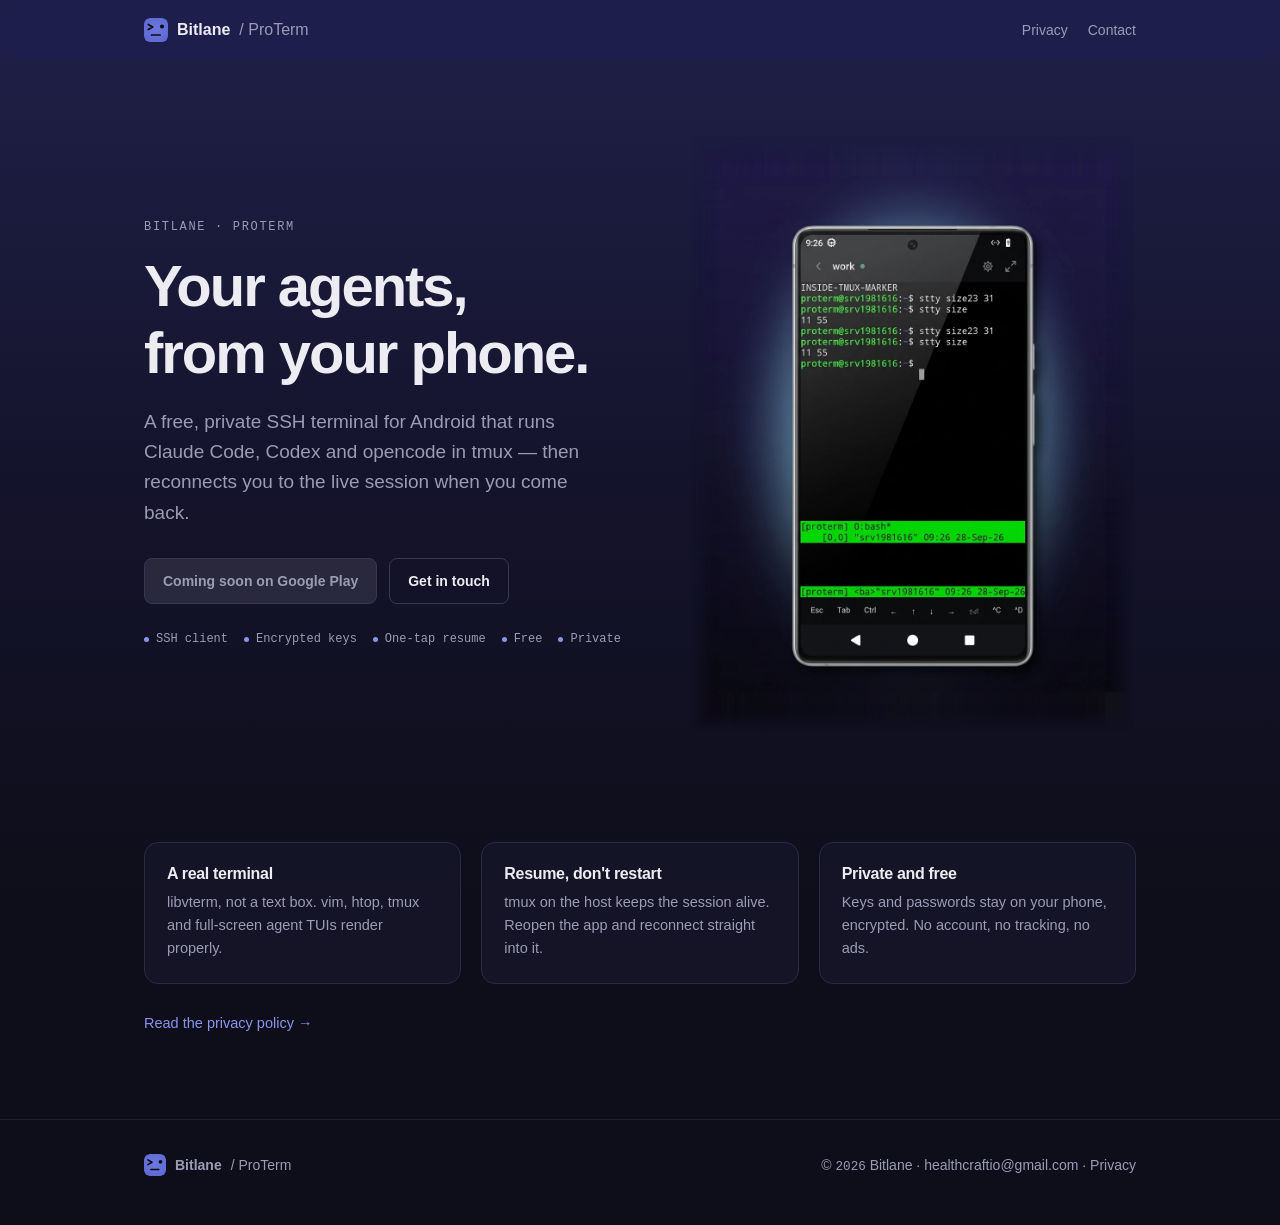
==== commit 144eb3f6: "Merge the page into the hero field; invert to light text - page field (--bg-top:#202049 -> --bg:#0e0" ====
--- a/index.html
+++ b/index.html
@@ -5,7 +5,7 @@
 <meta name="viewport" content="width=device-width, initial-scale=1">
 <title>ProTerm — AI agent SSH terminal for Android · Bitlane</title>
 <meta name="description" content="ProTerm is a free, private SSH terminal for Android that runs Claude Code, Codex and opencode in tmux. No account, no tracking.">
-<meta name="theme-color" content="#0b0c0e">
+<meta name="theme-color" content="#202049">
 <meta property="og:title" content="ProTerm — Your agents, from your phone.">
 <meta property="og:description" content="A free, private SSH terminal for Android that runs AI coding agents in tmux.">
 <meta property="og:type" content="website">
@@ -56,7 +56,7 @@
       <div class="hero-art">
         <picture>
           <source srcset="assets/hero.webp" type="image/webp">
-          <img src="assets/hero.png" width="896" height="1200"
+          <img src="assets/hero.png" width="1038" height="1392"
                alt="ProTerm running an AI coding agent in tmux on a Pixel phone.">
         </picture>
       </div>
--- a/styles.css
+++ b/styles.css
@@ -1,35 +1,35 @@
-/* Bitlane / ProTerm — Linear-anchored tokens mirrored from the app
-   (android/.../ui/theme/Color.kt, Tokens.kt). No JavaScript, no build step. */
+/* Bitlane / ProTerm — Linear-anchored tokens, set to the hero image's field so the
+   two merge. No JavaScript, no build step. */
 
 :root{
-  --bg:#0b0c0e;
-  --surface:#121316;
-  --elev:#1c1e23;
-  --line:#23252b;
-  --line2:#2c2f36;
-  --fg:#e8e8ea;
-  --muted:#8a8f98;
-  --faint:#62666d;
-  --accent:#5e6ad2;
-  --accent-hi:#6c77df;
+  color-scheme: dark;
+  --bg-top:#202049;      /* matches the top of the hero image */
+  --bg-mid:#14132b;
+  --bg:#0e0e1a;          /* matches the bottom of the hero image */
+  --surface:#17172b;
+  --elev:#20203a;
+  --line:#2a2a44;
+  --line2:#373754;
+  --fg:#ececf2;
+  --muted:#9b9bb4;
+  --faint:#6d6d88;
+  --accent:#8a93ee;
+  --accent-hi:#a2aaf6;
   --radius:8px;
   --radius-card:14px;
   --sans:-apple-system,BlinkMacSystemFont,"Segoe UI",Inter,Roboto,Helvetica,Arial,sans-serif;
   --mono:ui-monospace,SFMono-Regular,"SF Mono",Menlo,Consolas,"Liberation Mono",monospace;
 }
-@media (prefers-color-scheme: light){
-  :root{
-    --bg:#fafafa; --surface:#ffffff; --elev:#e9e9eb; --line:#e2e2e5; --line2:#c7c7cc;
-    --fg:#16161a; --muted:#66666e; --faint:#9a9aa2; --accent:#5e6ad2; --accent-hi:#4b57c8;
-  }
-}
 
 *{box-sizing:border-box}
 html{scroll-behavior:smooth}
 body{
-  margin:0;background:var(--bg);color:var(--fg);
+  margin:0;color:var(--fg);
   font-family:var(--sans);font-size:16px;line-height:1.6;
   -webkit-font-smoothing:antialiased;text-rendering:optimizeLegibility;
+  background-color:var(--bg);
+  background-image:linear-gradient(180deg, var(--bg-top) 0%, var(--bg-mid) 55%, var(--bg) 100%);
+  background-attachment:fixed;
 }
 a{color:var(--accent);text-decoration:none}
 a:hover{color:var(--accent-hi);text-decoration:underline}
@@ -42,8 +42,9 @@
 .narrow{max-width:720px;margin:0 auto;padding:0 24px}
 
 /* Header */
-.site-header{position:sticky;top:0;z-index:20;border-bottom:1px solid var(--line);
-  background:var(--bg);background:color-mix(in srgb, var(--bg) 82%, transparent);
+.site-header{position:sticky;top:0;z-index:20;
+  background:var(--bg-top);
+  background:color-mix(in srgb, var(--bg-top) 62%, transparent);
   backdrop-filter:saturate(140%) blur(12px)}
 .site-header .wrap{display:flex;align-items:center;gap:20px;height:60px}
 .brand{display:flex;align-items:center;gap:9px;font-weight:600;color:var(--fg)}
@@ -58,16 +59,16 @@
 .btn{display:inline-flex;align-items:center;gap:9px;padding:11px 18px;border-radius:var(--radius);
   font-size:14px;font-weight:600;border:1px solid transparent;transition:background .15s,border-color .15s,color .15s}
 .btn:hover{text-decoration:none}
-.btn-primary{background:#fff;color:#0b0c0e}
-.btn-primary:hover{background:#e9e9eb;color:#0b0c0e}
+.btn-primary{background:#fff;color:#16162a}
+.btn-primary:hover{background:#e9e9ef;color:#16162a}
 .btn-ghost{border-color:var(--line2);color:var(--fg)}
-.btn-ghost:hover{border-color:var(--muted);background:var(--surface);color:var(--fg)}
-.btn-disabled{background:var(--elev);color:var(--muted);border-color:var(--line2);cursor:default}
+.btn-ghost:hover{border-color:var(--muted);background:color-mix(in srgb, var(--fg) 8%, transparent);color:var(--fg)}
+.btn-disabled{background:color-mix(in srgb, var(--fg) 10%, transparent);color:var(--muted);border-color:var(--line2);cursor:default}
 .btn-disabled:hover{color:var(--muted)}
 
 /* Hero */
-.hero{padding:78px 0 84px;border-bottom:1px solid var(--line)}
-.hero-grid{display:grid;grid-template-columns:1fr .82fr;gap:56px;align-items:center}
+.hero{padding:74px 0 88px}
+.hero-grid{display:grid;grid-template-columns:1fr .9fr;gap:48px;align-items:center}
 .eyebrow{font-family:var(--mono);font-size:12px;letter-spacing:.14em;text-transform:uppercase;
   color:var(--muted);margin:0 0 16px}
 .hero h1{font-size:clamp(36px,5.6vw,58px);font-weight:600;letter-spacing:-0.035em}
@@ -78,44 +79,46 @@
 .proof span::before{content:"";display:inline-block;width:5px;height:5px;border-radius:50%;
   background:var(--accent);margin-right:7px;vertical-align:middle}
 .hero-art{display:flex;justify-content:center}
-.hero-art img{width:100%;max-width:360px;height:auto;border-radius:var(--radius-card);
-  border:1px solid var(--line2);box-shadow:0 24px 60px rgba(0,0,0,.5)}
+/* the hero art is pre-feathered to alpha, so it dissolves into the field; no frame */
+.hero-art img{width:100%;max-width:470px;height:auto;border:none;box-shadow:none}
 
 /* Section 2 — three points */
-.band{padding:72px 0}
+.band{padding:20px 0 84px}
 .points{display:grid;grid-template-columns:repeat(3,1fr);gap:20px}
-.point{border:1px solid var(--line);border-radius:var(--radius-card);background:var(--surface);padding:22px}
+.point{border:1px solid var(--line);border-radius:var(--radius-card);
+  background:color-mix(in srgb, var(--surface) 72%, transparent);padding:22px}
 .point h3{font-size:16px;font-weight:600;margin-bottom:8px}
 .point p{color:var(--muted);font-size:14.5px;margin:0}
 .band-foot{margin-top:28px;font-size:14.5px}
 
 /* Footer */
-.site-footer{border-top:1px solid var(--line);padding:34px 0 44px;color:var(--muted);font-size:14px}
+.site-footer{padding:34px 0 48px;color:var(--muted);font-size:14px;
+  border-top:1px solid color-mix(in srgb, var(--fg) 8%, transparent)}
 .site-footer .wrap{display:flex;justify-content:space-between;align-items:center;gap:18px;flex-wrap:wrap}
 .site-footer .brand{font-size:14px}
 .site-footer a{color:var(--muted)}
 .site-footer a:hover{color:var(--fg)}
 
 /* Legal pages */
-.legal-head{padding:56px 0 8px}
+.legal-head{padding:52px 0 8px}
 .legal-head .eyebrow{margin-bottom:10px}
 .legal-head h1{font-size:clamp(28px,4vw,38px)}
 .legal-body{padding:8px 0 80px}
-.legal-meta{background:var(--surface);border:1px solid var(--line);border-radius:var(--radius-card);
-  padding:18px 20px;margin:26px 0}
+.legal-meta{background:color-mix(in srgb, var(--surface) 72%, transparent);border:1px solid var(--line);
+  border-radius:var(--radius-card);padding:18px 20px;margin:26px 0}
 .legal-meta p{margin:3px 0;font-size:14px;color:var(--muted)}
 .legal-meta b{color:var(--fg);font-weight:600}
 .legal-body>p{margin:14px 0}
 .legal-body h2{font-size:19px;margin:40px 0 8px;letter-spacing:-0.01em}
 .legal-body ul{padding-left:22px}
 .legal-body li{margin:7px 0}
-.legal-body code{background:var(--elev);border:1px solid var(--line);border-radius:5px;padding:1px 6px}
+.legal-body code{background:color-mix(in srgb, var(--fg) 10%, transparent);border:1px solid var(--line);border-radius:5px;padding:1px 6px}
 
 @media (max-width:820px){
-  .hero{padding:56px 0 64px}
+  .hero{padding:52px 0 64px}
   .hero-grid{grid-template-columns:1fr;gap:40px}
   .hero-art{order:-1}
-  .hero-art img{max-width:300px}
+  .hero-art img{max-width:330px}
   .points{grid-template-columns:1fr}
 }
 @media (max-width:560px){
